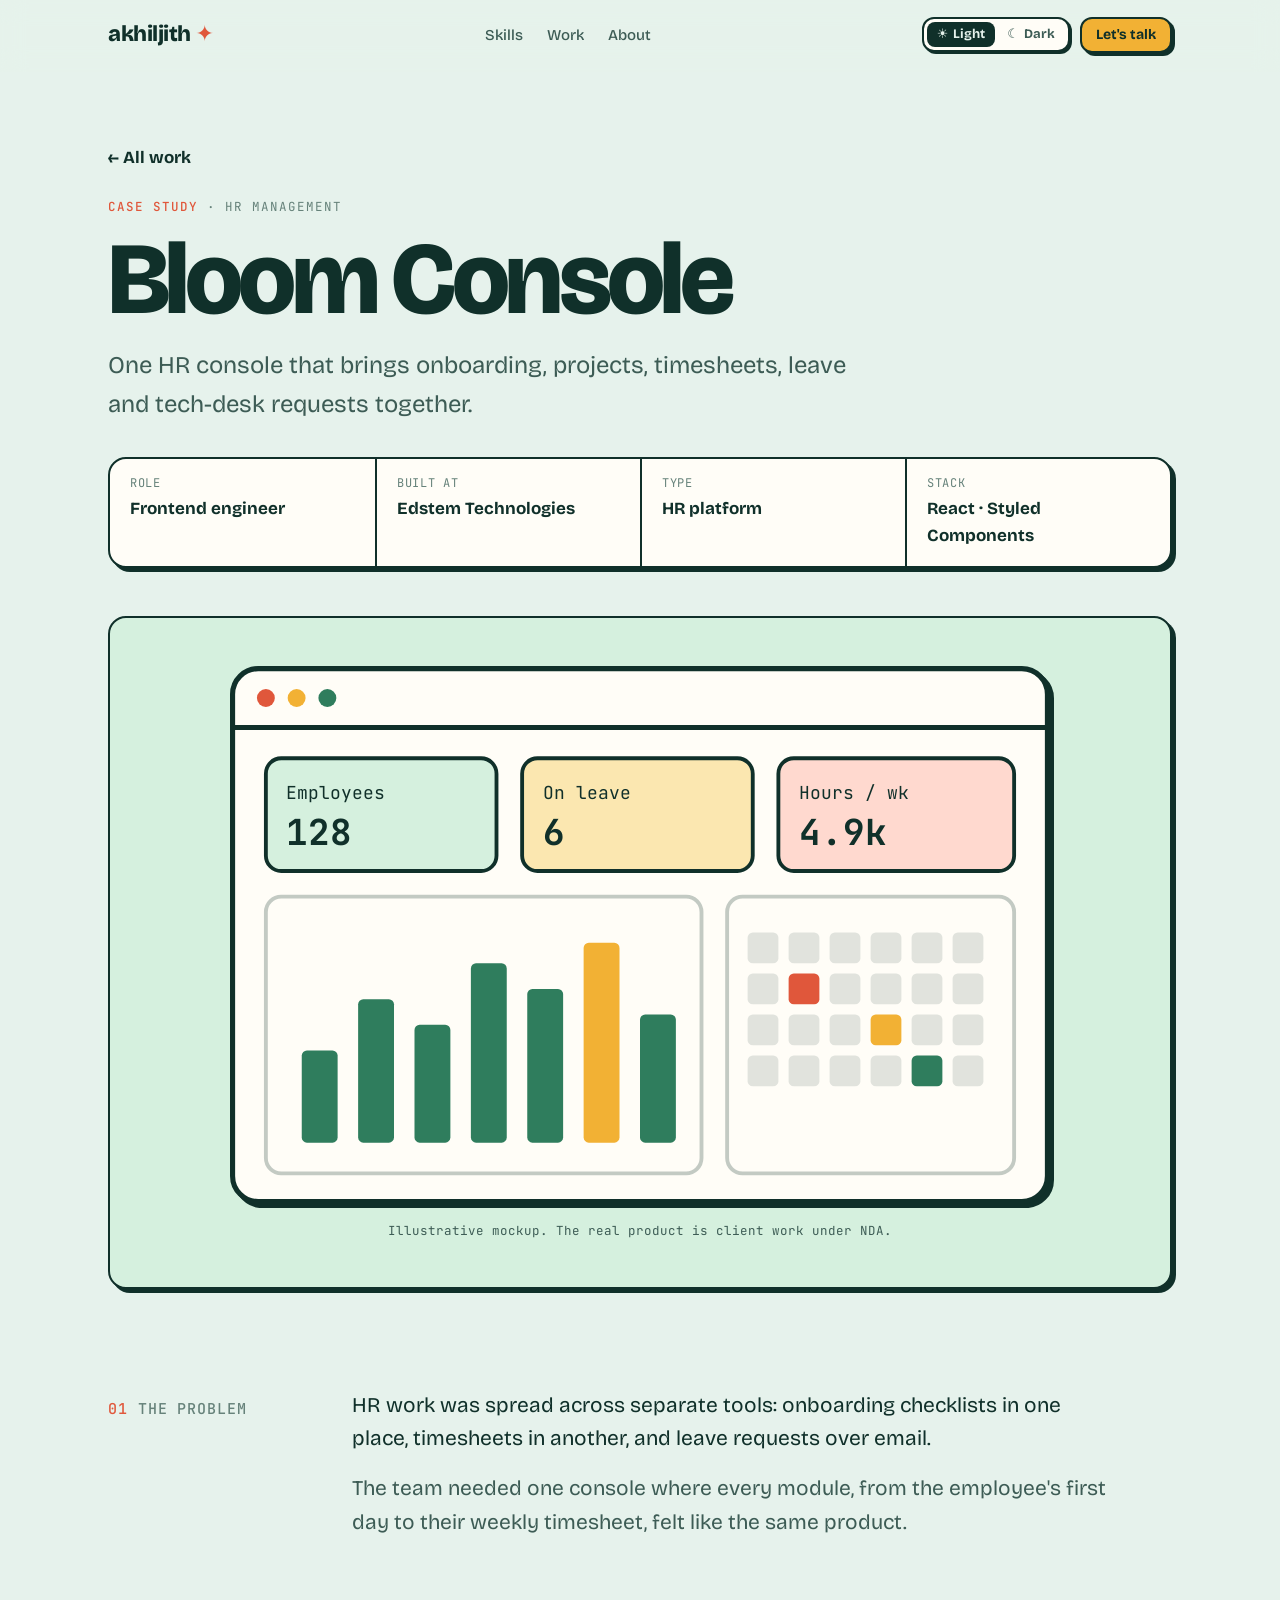
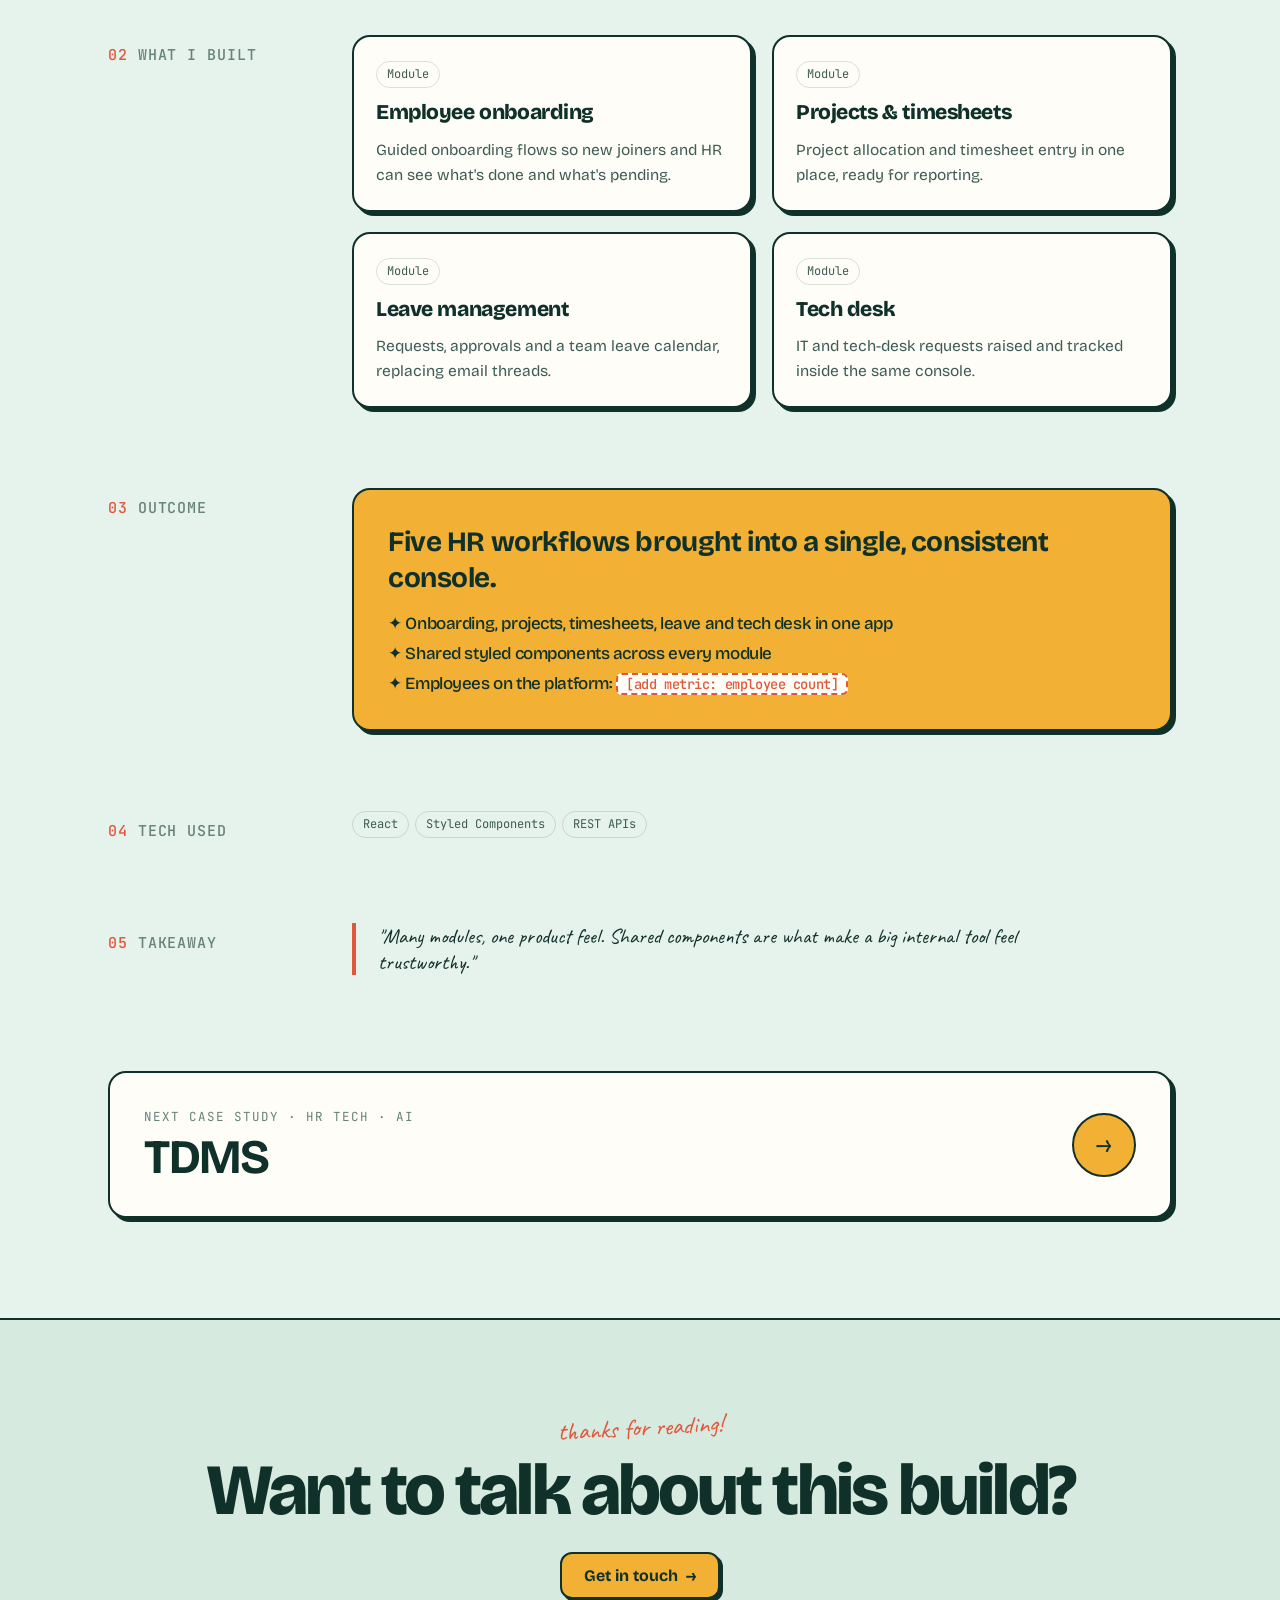
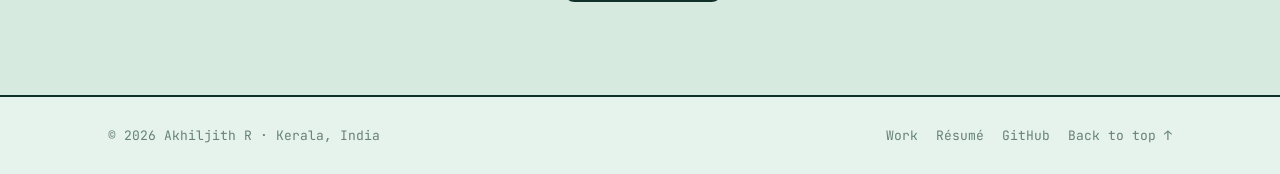
==== work/bloom-console.html @ f342575f "Rework portfolio into a skills and work showcase - Illustrated Workshop design with light/dark theme" ====
<!doctype html>
<html lang="en">
  <head>
    <meta charset="UTF-8" />
    <meta name="viewport" content="width=device-width, initial-scale=1.0" />
    <title>Bloom Console · Case study · Akhiljith R</title>
    <meta name="description" content="One HR console that brings onboarding, projects, timesheets, leave and tech-desk requests together." />
    <link
      rel="icon"
      href="data:image/svg+xml,%3Csvg xmlns='http://www.w3.org/2000/svg' viewBox='0 0 64 64'%3E%3Crect x='3' y='3' width='58' height='58' rx='14' fill='%23f2b134' stroke='%2310302a' stroke-width='5'/%3E%3Ctext x='50%25' y='70%25' text-anchor='middle' font-family='Arial' font-weight='900' font-size='36' fill='%2310302a'%3EA%3C/text%3E%3C/svg%3E"
    />
    <script>
      document.documentElement.classList.add("js");
      try { const t = localStorage.getItem("theme"); if (t) document.documentElement.dataset.theme = t; } catch {}
    </script>
    <link rel="preconnect" href="https://fonts.googleapis.com" />
    <link rel="preconnect" href="https://fonts.gstatic.com" crossorigin />
    <link
      href="https://fonts.googleapis.com/css2?family=Bricolage+Grotesque:opsz,wght@12..96,400;12..96,500;12..96,700;12..96,800&family=Caveat:wght@600&family=JetBrains+Mono:wght@400;500&display=swap"
      rel="stylesheet"
    />
    <link rel="stylesheet" href="../assets/styles.css" />
  </head>
  <body>
    <a class="skip" href="#main">Skip to content</a>

    <header class="nav" id="nav">
      <div class="wrap nav-inner">
        <a href="../index.html" class="logo">akhiljith<span> ✦</span></a>
        <ul class="nav-links">
          <li><a href="../index.html#skills">Skills</a></li>
          <li><a href="../index.html#work">Work</a></li>
          <li><a href="../index.html#about">About</a></li>
        </ul>
        <div class="nav-actions">
          <div class="seg" role="group" aria-label="Colour theme">
            <button type="button" data-theme-set="light" aria-pressed="true">☀<span class="lbl"> Light</span></button>
            <button type="button" data-theme-set="dark" aria-pressed="false">☾<span class="lbl"> Dark</span></button>
          </div>
          <a href="../index.html#contact" class="btn btn-primary">Let's talk</a>
          <button class="menu-btn" id="menuBtn" aria-label="Open menu" aria-expanded="false" aria-controls="mobileMenu">
            <svg viewBox="0 0 24 24" fill="none" stroke="currentColor" stroke-width="2.5" stroke-linecap="round"><path d="M4 7h16M4 12h16M4 17h16" /></svg>
          </button>
        </div>
      </div>
    </header>
    <nav class="mobile-menu" id="mobileMenu" aria-label="Mobile">
      <a href="../index.html#skills">Skills</a>
      <a href="../index.html#work">Work</a>
      <a href="../index.html#about">About</a>
      <a href="../index.html#contact">Let's talk →</a>
    </nav>

    <main id="main">
      <header class="cs-head">
        <div class="wrap">
          <a href="../index.html#work" class="back">← All work</a>
          <div class="kicker"><b>Case study</b> · HR management</div>
          <h1>Bloom Console</h1>
          <p class="lede">One HR console that brings onboarding, projects, timesheets, leave and tech-desk requests together.</p>
          <dl class="sticker cs-facts"><div><dt>Role</dt><dd>Frontend engineer</dd></div><div><dt>Built at</dt><dd>Edstem Technologies</dd></div><div><dt>Type</dt><dd>HR platform</dd></div><div><dt>Stack</dt><dd>React · Styled Components</dd></div></dl>
        </div>
      </header>

      <div class="wrap">
        <figure class="sticker cs-hero reveal" style="background: var(--tint-4)">
          <svg class="mock" viewBox="0 0 320 210" role="img" aria-label="Illustrative mockup of an HR dashboard with stats, chart and leave calendar" font-family="JetBrains Mono, monospace">
                  <rect x="1" y="1" width="318" height="208" rx="10" fill="var(--screen)" stroke="var(--ink)" stroke-width="2" />
                  <path d="M1 24h318" stroke="var(--ink)" stroke-width="2" />
                  <circle cx="14" cy="12.5" r="3.5" fill="var(--coral)" /><circle cx="26" cy="12.5" r="3.5" fill="var(--acc)" /><circle cx="38" cy="12.5" r="3.5" fill="var(--leaf)" />
                  <rect x="14" y="36" width="90" height="44" rx="6" fill="var(--tint-4)" stroke="var(--ink)" stroke-width="1.5" />
                  <rect x="114" y="36" width="90" height="44" rx="6" fill="var(--tint-3)" stroke="var(--ink)" stroke-width="1.5" />
                  <rect x="214" y="36" width="92" height="44" rx="6" fill="var(--tint-1)" stroke="var(--ink)" stroke-width="1.5" />
                  <text x="22" y="52" font-size="7" fill="#10302a">Employees</text><text x="22" y="70" font-size="14" font-weight="700" fill="#10302a">128</text>
                  <text x="122" y="52" font-size="7" fill="#10302a">On leave</text><text x="122" y="70" font-size="14" font-weight="700" fill="#10302a">6</text>
                  <text x="222" y="52" font-size="7" fill="#10302a">Hours / wk</text><text x="222" y="70" font-size="14" font-weight="700" fill="#10302a">4.9k</text>
                  <rect x="14" y="90" width="170" height="108" rx="6" fill="none" stroke="var(--ink)" stroke-opacity=".25" stroke-width="1.5" />
                  <g fill="var(--leaf)"><rect x="28" y="150" width="14" height="36" rx="2" /><rect x="50" y="130" width="14" height="56" rx="2" /><rect x="72" y="140" width="14" height="46" rx="2" /><rect x="94" y="116" width="14" height="70" rx="2" /><rect x="116" y="126" width="14" height="60" rx="2" /><rect x="138" y="108" width="14" height="78" rx="2" fill="var(--acc)" /><rect x="160" y="136" width="14" height="50" rx="2" /></g>
                  <rect x="194" y="90" width="112" height="108" rx="6" fill="none" stroke="var(--ink)" stroke-opacity=".25" stroke-width="1.5" />
                  <g fill="var(--ink)" opacity=".12">
                    <rect x="202" y="104" width="12" height="12" rx="2" /><rect x="218" y="104" width="12" height="12" rx="2" /><rect x="234" y="104" width="12" height="12" rx="2" /><rect x="250" y="104" width="12" height="12" rx="2" /><rect x="266" y="104" width="12" height="12" rx="2" /><rect x="282" y="104" width="12" height="12" rx="2" />
                    <rect x="202" y="120" width="12" height="12" rx="2" /><rect x="234" y="120" width="12" height="12" rx="2" /><rect x="250" y="120" width="12" height="12" rx="2" /><rect x="266" y="120" width="12" height="12" rx="2" /><rect x="282" y="120" width="12" height="12" rx="2" />
                    <rect x="202" y="136" width="12" height="12" rx="2" /><rect x="218" y="136" width="12" height="12" rx="2" /><rect x="234" y="136" width="12" height="12" rx="2" /><rect x="266" y="136" width="12" height="12" rx="2" /><rect x="282" y="136" width="12" height="12" rx="2" />
                    <rect x="202" y="152" width="12" height="12" rx="2" /><rect x="218" y="152" width="12" height="12" rx="2" /><rect x="234" y="152" width="12" height="12" rx="2" /><rect x="250" y="152" width="12" height="12" rx="2" /><rect x="282" y="152" width="12" height="12" rx="2" />
                  </g>
                  <rect x="218" y="120" width="12" height="12" rx="2" fill="var(--coral)" />
                  <rect x="250" y="136" width="12" height="12" rx="2" fill="var(--acc)" />
                  <rect x="266" y="152" width="12" height="12" rx="2" fill="var(--leaf)" />
                </svg>
          <figcaption>Illustrative mockup. The real product is client work under NDA.</figcaption>
        </figure>
      </div>

      <div class="cs-body">
        <div class="wrap">
          <section class="cs-sec reveal">
            <h2><b>01</b> The problem</h2>
            <div class="content"><p>HR work was spread across separate tools: onboarding checklists in one place, timesheets in another, and leave requests over email.</p><p>The team needed one console where every module, from the employee's first day to their weekly timesheet, felt like the same product.</p></div>
          </section>

          <section class="cs-sec reveal">
            <h2><b>02</b> What I built</h2>
            <div class="content">
              <div class="built"><article class="sticker lift"><span class="tag">Module</span><h3>Employee onboarding</h3><p>Guided onboarding flows so new joiners and HR can see what's done and what's pending.</p></article><article class="sticker lift"><span class="tag">Module</span><h3>Projects &amp; timesheets</h3><p>Project allocation and timesheet entry in one place, ready for reporting.</p></article><article class="sticker lift"><span class="tag">Module</span><h3>Leave management</h3><p>Requests, approvals and a team leave calendar, replacing email threads.</p></article><article class="sticker lift"><span class="tag">Module</span><h3>Tech desk</h3><p>IT and tech-desk requests raised and tracked inside the same console.</p></article></div>
              
            </div>
          </section>

          <section class="cs-sec reveal">
            <h2><b>03</b> Outcome</h2>
            <div class="content">
              <div class="sticker outcome">
                Five HR workflows brought into a single, consistent console.
                <ul><li>Onboarding, projects, timesheets, leave and tech desk in one app</li><li>Shared styled components across every module</li><li>Employees on the platform: <span class="metric">[add metric: employee count]</span></li></ul>
              </div>
            </div>
          </section>

          <section class="cs-sec reveal">
            <h2><b>04</b> Tech used</h2>
            <div class="content"><div class="tags"><span class="tag">React</span><span class="tag">Styled Components</span><span class="tag">REST APIs</span></div></div>
          </section>

          <section class="cs-sec reveal">
            <h2><b>05</b> Takeaway</h2>
            <div class="content"><p class="takeaway">"Many modules, one product feel. Shared components are what make a big internal tool feel trustworthy."</p></div>
          </section>

          <a href="tdms.html" class="sticker next reveal">
            <span><span class="kicker">Next case study · HR tech · AI</span><b>TDMS</b></span>
            <span class="go" aria-hidden="true">→</span>
          </a>
        </div>
      </div>

      <section class="cta-band">
        <span class="hand">thanks for reading!</span>
        <h2>Want to talk about this build?</h2>
        <a href="../index.html#contact" class="btn btn-primary">Get in touch <span class="arr">→</span></a>
      </section>
    </main>

    <footer>
      <div class="wrap">
        <span>© 2026 Akhiljith R · Kerala, India</span>
        <nav aria-label="Footer">
          <a href="../index.html#work">Work</a>
          <a href="../Akhiljith_R_Resume.pdf" download>Résumé</a>
          <a href="https://github.com/Akhiljith1111" target="_blank" rel="noopener">GitHub</a>
          <a href="#main">Back to top ↑</a>
        </nav>
      </div>
    </footer>

    <script src="../assets/main.js"></script>
  </body>
</html>
---- assets/styles.css ----
/* ── Tokens ── */
:root {
  --bg: #e6f2ec;
  --bg-2: #d6eadf;
  --card: #fffdf7;
  --ink: #10302a;
  --ink-2: #3d5c55;
  --ink-3: #66827a;
  --soft: rgba(16, 48, 42, 0.14);
  --acc: #f2b134;
  --on-acc: #10302a;
  --coral: #e0573b;
  --leaf: #2f7d5d;
  --shadow: #10302a;
  --screen: #fffdf7;
  --code: #10302a;
  --skin: #c98a5e;
  --shirt: #f3ead6;
  --tint-1: #ffd9cf;
  --tint-2: #cfe3ff;
  --tint-3: #fbe7b0;
  --tint-4: #d5f0de;
  --day: 1;
  --night: 0;

  --sans: "Bricolage Grotesque", system-ui, -apple-system, sans-serif;
  --hand: "Caveat", cursive;
  --mono: "JetBrains Mono", ui-monospace, monospace;
  --gutter: clamp(16px, 4vw, 48px);
  --max: 1160px;
  color-scheme: light;
}
@media (prefers-color-scheme: dark) {
  :root:not([data-theme="light"]) {
    --bg: #0e1916;
    --bg-2: #13211d;
    --card: #16251f;
    --ink: #e6f2ec;
    --ink-2: #a3bbb3;
    --ink-3: #6f8a82;
    --soft: rgba(230, 242, 236, 0.14);
    --coral: #ff7a5c;
    --leaf: #4fbf8b;
    --shadow: #f2b134;
    --screen: #0a1310;
    --code: #c6ff3d;
    --tint-1: #3a2620;
    --tint-2: #1d2c44;
    --tint-3: #3a3016;
    --tint-4: #173326;
    --day: 0;
    --night: 1;
    color-scheme: dark;
  }
}
:root[data-theme="dark"] {
  --bg: #0e1916;
  --bg-2: #13211d;
  --card: #16251f;
  --ink: #e6f2ec;
  --ink-2: #a3bbb3;
  --ink-3: #6f8a82;
  --soft: rgba(230, 242, 236, 0.14);
  --coral: #ff7a5c;
  --leaf: #4fbf8b;
  --shadow: #f2b134;
  --screen: #0a1310;
  --code: #c6ff3d;
  --tint-1: #3a2620;
  --tint-2: #1d2c44;
  --tint-3: #3a3016;
  --tint-4: #173326;
  --day: 0;
  --night: 1;
  color-scheme: dark;
}

/* ── Base ── */
*,
*::before,
*::after {
  box-sizing: border-box;
  margin: 0;
  padding: 0;
}
html {
  scroll-behavior: smooth;
  scroll-padding-top: 84px;
}
body {
  background: var(--bg);
  color: var(--ink);
  font-family: var(--sans);
  font-size: 17px;
  line-height: 1.6;
  -webkit-font-smoothing: antialiased;
  overflow-x: hidden;
  transition: background-color 0.35s, color 0.35s;
}
a {
  color: inherit;
}
img,
svg {
  display: block;
  max-width: 100%;
}
::selection {
  background: var(--acc);
  color: var(--on-acc);
}
:focus-visible {
  outline: 2.5px solid var(--coral);
  outline-offset: 3px;
  border-radius: 6px;
}
.wrap {
  max-width: var(--max);
  margin: 0 auto;
  padding: 0 var(--gutter);
}
.skip {
  position: absolute;
  left: -999px;
  top: 8px;
  background: var(--acc);
  color: var(--on-acc);
  padding: 8px 14px;
  border-radius: 8px;
  z-index: 100;
}
.skip:focus {
  left: 8px;
}
.hand {
  font-family: var(--hand);
  color: var(--coral);
  font-size: 1.5em;
  line-height: 1;
  display: inline-block;
  transform: rotate(-3deg);
}
.kicker {
  font-family: var(--mono);
  font-size: 12.5px;
  letter-spacing: 0.08em;
  text-transform: uppercase;
  color: var(--ink-3);
}
.kicker b {
  color: var(--coral);
  font-weight: 500;
}
mark {
  background: var(--acc);
  color: var(--on-acc);
  padding: 0 0.12em;
  border-radius: 0.12em;
  box-decoration-break: clone;
  -webkit-box-decoration-break: clone;
}

/* ── Sticker card ── */
.sticker {
  background: var(--card);
  border: 2px solid var(--ink);
  border-radius: 18px;
  box-shadow: 4px 4px 0 var(--shadow);
  transition: transform 0.25s cubic-bezier(0.2, 0.7, 0.1, 1), box-shadow 0.25s, background-color 0.35s, border-color 0.35s;
}
a.sticker {
  text-decoration: none;
  display: block;
}
a.sticker:hover,
.sticker.lift:hover {
  transform: translate(-3px, -3px) rotate(-0.4deg);
  box-shadow: 7px 7px 0 var(--shadow);
}

/* ── Buttons ── */
.btn {
  display: inline-flex;
  align-items: center;
  gap: 8px;
  padding: 12px 22px;
  border-radius: 12px;
  font: 700 16px/1.2 var(--sans);
  text-decoration: none;
  border: 2px solid var(--ink);
  cursor: pointer;
  transition: transform 0.2s, box-shadow 0.2s, background-color 0.2s;
}
.btn-primary {
  background: var(--acc);
  color: var(--on-acc);
  box-shadow: 3px 3px 0 var(--shadow);
}
.btn-primary:hover {
  transform: translate(-2px, -2px);
  box-shadow: 5px 5px 0 var(--shadow);
}
.btn-ghost {
  background: transparent;
  color: var(--ink);
}
.btn-ghost:hover {
  background: var(--card);
}
.btn .arr {
  transition: transform 0.2s;
}
.btn:hover .arr {
  transform: translateX(3px);
}
.tag {
  display: inline-block;
  font-family: var(--mono);
  font-size: 12px;
  padding: 3px 10px;
  border-radius: 999px;
  border: 1.5px solid var(--soft);
  color: var(--ink-2);
  white-space: nowrap;
}
.tags {
  display: flex;
  flex-wrap: wrap;
  gap: 6px;
}

/* ── Nav ── */
.nav {
  position: sticky;
  top: 0;
  z-index: 50;
  background: color-mix(in srgb, var(--bg) 85%, transparent);
  backdrop-filter: blur(12px);
  -webkit-backdrop-filter: blur(12px);
  border-bottom: 2px solid transparent;
  transition: border-color 0.3s, background-color 0.35s;
}
.nav.scrolled {
  border-bottom-color: var(--soft);
}
.nav-inner {
  height: 70px;
  display: flex;
  align-items: center;
  justify-content: space-between;
  gap: 16px;
}
.logo {
  font-weight: 800;
  font-size: 22px;
  text-decoration: none;
  letter-spacing: -0.02em;
}
.logo span {
  color: var(--coral);
}
.nav-links {
  display: flex;
  gap: 24px;
  list-style: none;
  font-size: 15px;
  font-weight: 500;
}
.nav-links a {
  text-decoration: none;
  color: var(--ink-2);
  position: relative;
  transition: color 0.2s;
}
.nav-links a:hover,
.nav-links a.active {
  color: var(--ink);
}
.nav-links a.active::after {
  content: "";
  position: absolute;
  left: -2px;
  right: -2px;
  bottom: -5px;
  height: 6px;
  background: var(--acc);
  border-radius: 3px;
  z-index: -1;
}
.nav-actions {
  display: flex;
  align-items: center;
  gap: 10px;
}
.nav-actions .btn {
  padding: 8px 14px;
  font-size: 14px;
}
.seg {
  display: inline-flex;
  padding: 3px;
  gap: 2px;
  border: 2px solid var(--ink);
  border-radius: 12px;
  background: var(--card);
  box-shadow: 2px 2px 0 var(--shadow);
}
.seg button {
  font: 700 13px/1 var(--sans);
  border: 0;
  border-radius: 8px;
  padding: 6px 10px;
  background: transparent;
  color: var(--ink-2);
  cursor: pointer;
  display: flex;
  gap: 5px;
  align-items: center;
  transition: background-color 0.2s, color 0.2s;
}
.seg button[aria-pressed="true"] {
  background: var(--ink);
  color: var(--bg);
}
.seg button:hover:not([aria-pressed="true"]) {
  color: var(--ink);
}
.menu-btn {
  display: none;
  width: 42px;
  height: 42px;
  border: 2px solid var(--ink);
  border-radius: 12px;
  background: var(--card);
  color: var(--ink);
  place-items: center;
  cursor: pointer;
}
.menu-btn svg {
  width: 20px;
  height: 20px;
}
.mobile-menu {
  display: none;
}

/* ── Sections ── */
.sec {
  padding: clamp(72px, 10vw, 128px) 0;
}
.sec-head {
  max-width: 720px;
  margin-bottom: clamp(36px, 5vw, 56px);
}
.sec-head h2 {
  font-size: clamp(36px, 5vw, 60px);
  line-height: 1.02;
  letter-spacing: -0.03em;
  font-weight: 800;
  margin-top: 12px;
}
.sec-head p {
  color: var(--ink-2);
  font-size: clamp(17px, 1.5vw, 19px);
  margin-top: 14px;
}
.sec-alt {
  background: var(--bg-2);
  border-block: 2px solid var(--soft);
}

/* ── Hero ── */
.hero {
  padding: clamp(40px, 7vw, 88px) 0 clamp(48px, 7vw, 88px);
}
.hero-grid {
  display: grid;
  grid-template-columns: 1.1fr 1fr;
  gap: clamp(24px, 4vw, 64px);
  align-items: center;
}
.avail {
  display: inline-flex;
  align-items: center;
  gap: 10px;
  font: 500 13px var(--mono);
  padding: 6px 14px 6px 10px;
  border: 2px solid var(--ink);
  border-radius: 999px;
  background: var(--card);
}
.pulse {
  width: 9px;
  height: 9px;
  border-radius: 50%;
  background: var(--leaf);
  animation: pulse 2s infinite;
}
@keyframes pulse {
  0% {
    box-shadow: 0 0 0 0 color-mix(in srgb, var(--leaf) 60%, transparent);
  }
  70%,
  100% {
    box-shadow: 0 0 0 9px transparent;
  }
}
.hero .hand {
  font-size: 30px;
  margin: 22px 0 6px;
}
.hero h1 {
  font-size: clamp(44px, 6.6vw, 86px);
  line-height: 0.98;
  letter-spacing: -0.04em;
  font-weight: 800;
}
.hero-lede {
  font-size: clamp(18px, 1.7vw, 21px);
  color: var(--ink-2);
  margin-top: 22px;
  max-width: 540px;
}
.hero-cta {
  display: flex;
  flex-wrap: wrap;
  gap: 12px;
  margin-top: 30px;
}
.hero-art svg {
  width: 100%;
  height: auto;
  overflow: visible;
}
.hero-art .float {
  animation: float 6s ease-in-out infinite;
  transform-box: fill-box;
}
@keyframes float {
  50% {
    transform: translateY(-6px);
  }
}

/* Day / night layers in illustrations */
.day {
  opacity: var(--day);
  transition: opacity 0.6s;
}
.night {
  opacity: var(--night);
  transition: opacity 0.6s;
}

/* ── Trust strip ── */
.trust {
  border-block: 2px solid var(--ink);
  background: var(--acc);
  color: var(--on-acc);
  overflow: hidden;
}
.trust-line {
  padding: 18px var(--gutter);
  text-align: center;
  font-weight: 500;
  font-size: 16px;
  border-bottom: 2px solid var(--ink);
}
.trust-line b {
  font-weight: 800;
}
.marquee {
  padding: 14px 0;
  -webkit-mask-image: linear-gradient(90deg, transparent, #000 8%, #000 92%, transparent);
  mask-image: linear-gradient(90deg, transparent, #000 8%, #000 92%, transparent);
}
.marquee-track {
  display: flex;
  width: max-content;
  animation: scroll 45s linear infinite;
}
.marquee:hover .marquee-track {
  animation-play-state: paused;
}
.marquee-track span {
  font-weight: 800;
  font-size: clamp(20px, 2.4vw, 28px);
  padding: 0 20px;
  white-space: nowrap;
  display: flex;
  align-items: center;
  gap: 40px;
  letter-spacing: -0.02em;
}
.marquee-track span::after {
  content: "✦";
  font-size: 0.6em;
}
@keyframes scroll {
  to {
    transform: translateX(-50%);
  }
}

/* ── Services ── */
.services {
  display: grid;
  grid-template-columns: repeat(3, 1fr);
  gap: 22px;
}
.service {
  padding: 26px;
}
.service svg {
  width: 64px;
  height: 64px;
  margin-bottom: 18px;
}
.service h3 {
  font-size: 22px;
  line-height: 1.15;
  letter-spacing: -0.02em;
  font-weight: 800;
}
.service p {
  color: var(--ink-2);
  font-size: 15.5px;
  margin: 8px 0 16px;
}

/* ── Work ── */
a.featured {
  display: grid;
  grid-template-columns: 1.25fr 1fr;
  overflow: hidden;
  margin-bottom: 26px;
}
.featured .mock-wrap {
  background: var(--tint-2);
  border-right: 2px solid var(--ink);
  padding: clamp(18px, 3vw, 36px);
  display: grid;
  place-items: center;
}
.featured .info {
  padding: clamp(22px, 3vw, 40px);
  display: flex;
  flex-direction: column;
  gap: 14px;
}
.featured h3 {
  font-size: clamp(34px, 4vw, 52px);
  line-height: 1;
  letter-spacing: -0.03em;
  font-weight: 800;
}
.impact {
  background: var(--acc);
  color: var(--on-acc);
  border: 2px solid var(--ink);
  border-radius: 12px;
  padding: 12px 14px;
  font-size: 15px;
  font-weight: 500;
}
.read {
  margin-top: auto;
  font-weight: 700;
  display: inline-flex;
  gap: 6px;
}
.work-grid {
  display: grid;
  grid-template-columns: repeat(2, 1fr);
  gap: 26px;
}
.work-card {
  overflow: hidden;
}
.work-card .mock-wrap {
  padding: 22px 22px 0;
  border-bottom: 2px solid var(--ink);
  height: 220px;
  overflow: hidden;
}
.work-card:nth-child(1) .mock-wrap {
  background: var(--tint-1);
}
.work-card:nth-child(2) .mock-wrap {
  background: var(--tint-4);
}
.work-card:nth-child(3) .mock-wrap {
  background: var(--tint-3);
}
.work-card:nth-child(4) .mock-wrap {
  background: var(--tint-2);
}
.work-card .info {
  padding: 22px;
  display: grid;
  gap: 10px;
}
.work-card h3 {
  font-size: 26px;
  line-height: 1.1;
  letter-spacing: -0.02em;
  font-weight: 800;
}
.work-card p,
.featured p {
  color: var(--ink-2);
  font-size: 15.5px;
}
.mock {
  width: 100%;
  height: auto;
  filter: drop-shadow(4px 4px 0 var(--shadow));
}

/* ── About ── */
.about-grid {
  display: grid;
  grid-template-columns: 1.4fr 1fr;
  gap: clamp(28px, 5vw, 64px);
  align-items: start;
}
.about-text p {
  color: var(--ink-2);
  font-size: clamp(17px, 1.5vw, 19px);
  margin-bottom: 16px;
}
.about-text p:first-child {
  color: var(--ink);
  font-size: clamp(21px, 2vw, 25px);
  line-height: 1.4;
  letter-spacing: -0.01em;
}
.about-text strong {
  color: var(--ink);
}
.stats {
  display: grid;
  grid-template-columns: repeat(3, 1fr);
  gap: 14px;
  margin: 28px 0;
}
.stat {
  padding: 16px;
  text-align: center;
}
.stat-num {
  font-size: clamp(36px, 4vw, 48px);
  font-weight: 800;
  line-height: 1;
  letter-spacing: -0.03em;
}
.stat-num sup {
  color: var(--coral);
  font-size: 0.5em;
}
.stat-label {
  font-size: 13px;
  color: var(--ink-3);
  margin-top: 6px;
}
.facts {
  padding: 6px 22px;
}
.facts .row {
  display: flex;
  justify-content: space-between;
  gap: 16px;
  padding: 13px 0;
  font-size: 15px;
}
.facts .row + .row {
  border-top: 2px dashed var(--soft);
}
.facts dt {
  font: 12.5px var(--mono);
  color: var(--ink-3);
  padding-top: 3px;
}
.facts dd {
  text-align: right;
  font-weight: 500;
  overflow-wrap: anywhere;
}
.certs {
  margin-top: 22px;
}
.certs h3 {
  margin-bottom: 12px;
}
.cert {
  display: flex;
  align-items: center;
  gap: 12px;
  padding: 10px 0;
  font-size: 15px;
}
.cert + .cert {
  border-top: 2px dashed var(--soft);
}
.cert-badge {
  flex: none;
  width: 34px;
  height: 34px;
  border-radius: 10px;
  background: var(--tint-3);
  border: 2px solid var(--ink);
  display: grid;
  place-items: center;
  font-size: 15px;
}
.cert small {
  display: block;
  color: var(--ink-3);
  font: 12px var(--mono);
}
.about-art {
  margin-top: 22px;
  padding: 18px;
  background: var(--tint-4);
}

/* ── Contact ── */
.contact-grid {
  display: grid;
  grid-template-columns: 1.3fr 1fr;
  gap: clamp(24px, 4vw, 56px);
  align-items: start;
}
.form {
  padding: clamp(22px, 3vw, 34px);
  display: grid;
  grid-template-columns: 1fr 1fr;
  gap: 16px;
}
.field {
  display: grid;
  gap: 6px;
}
.field.full {
  grid-column: 1 / -1;
}
.field label {
  font: 500 13px var(--mono);
  color: var(--ink-2);
}
.field input,
.field select,
.field textarea {
  font: 16px var(--sans);
  color: var(--ink);
  background: var(--bg);
  border: 2px solid var(--ink);
  border-radius: 10px;
  padding: 11px 13px;
  width: 100%;
  transition: box-shadow 0.2s;
}
.field textarea {
  min-height: 130px;
  resize: vertical;
}
.field input:focus,
.field select:focus,
.field textarea:focus {
  outline: none;
  box-shadow: 3px 3px 0 var(--coral);
}
.form .btn {
  justify-self: start;
}
.form-status {
  grid-column: 1 / -1;
  font-size: 15px;
  min-height: 1.4em;
}
.form-status.ok {
  color: var(--leaf);
}
.form-status.err {
  color: var(--coral);
}
.direct {
  display: grid;
  gap: 14px;
}
.direct a.sticker {
  padding: 18px 20px;
  display: flex;
  justify-content: space-between;
  align-items: center;
  gap: 12px;
  font-weight: 700;
}
.direct a.sticker small {
  display: block;
  font: 12px var(--mono);
  color: var(--ink-3);
  font-weight: 400;
}
.direct .hand {
  font-size: 28px;
  margin-top: 10px;
}

/* ── Footer ── */
footer {
  border-top: 2px solid var(--ink);
  padding: 30px 0;
  font: 13px var(--mono);
  color: var(--ink-3);
}
footer .wrap {
  display: flex;
  justify-content: space-between;
  align-items: center;
  flex-wrap: wrap;
  gap: 12px;
}
footer a {
  text-decoration: none;
}
footer a:hover {
  color: var(--ink);
}
footer nav {
  display: flex;
  gap: 18px;
  flex-wrap: wrap;
}

/* ── Case study ── */
.cs-head {
  padding: clamp(32px, 6vw, 72px) 0 clamp(28px, 4vw, 48px);
}
.back {
  font-weight: 700;
  text-decoration: none;
  display: inline-flex;
  gap: 6px;
  margin-bottom: 26px;
}
.back:hover {
  color: var(--coral);
}
.cs-head h1 {
  font-size: clamp(46px, 8vw, 104px);
  line-height: 0.95;
  letter-spacing: -0.045em;
  font-weight: 800;
  margin: 14px 0 18px;
}
.cs-head .lede {
  font-size: clamp(19px, 1.9vw, 24px);
  color: var(--ink-2);
  max-width: 760px;
}
.cs-facts {
  display: grid;
  grid-template-columns: repeat(4, 1fr);
  margin-top: 34px;
  overflow: hidden;
}
.cs-facts div {
  padding: 16px 20px;
}
.cs-facts div + div {
  border-left: 2px solid var(--ink);
}
.cs-facts dt {
  font: 12px var(--mono);
  color: var(--ink-3);
  text-transform: uppercase;
  letter-spacing: 0.06em;
}
.cs-facts dd {
  font-weight: 700;
  margin-top: 4px;
}
.cs-hero {
  padding: clamp(20px, 4vw, 48px);
  background: var(--tint-2);
}
.cs-hero .mock {
  max-width: 820px;
  margin: 0 auto;
}
.cs-hero figcaption {
  font: 12.5px var(--mono);
  color: var(--ink-2);
  margin-top: 18px;
  text-align: center;
}
.cs-body {
  padding: clamp(56px, 8vw, 100px) 0 0;
}
.cs-sec {
  display: grid;
  grid-template-columns: 220px 1fr;
  gap: 24px;
  margin-bottom: clamp(48px, 7vw, 80px);
}
.cs-sec > h2 {
  font-size: 15px;
  font-family: var(--mono);
  font-weight: 500;
  letter-spacing: 0.06em;
  text-transform: uppercase;
  color: var(--ink-3);
  padding-top: 8px;
}
.cs-sec > h2 b {
  color: var(--coral);
  font-weight: 500;
}
.cs-sec .content > p {
  font-size: clamp(18px, 1.7vw, 21px);
  color: var(--ink-2);
  max-width: 760px;
  margin-bottom: 16px;
}
.cs-sec .content > p:first-child {
  color: var(--ink);
}
.built {
  display: grid;
  grid-template-columns: repeat(2, 1fr);
  gap: 20px;
}
.built .sticker {
  padding: 22px;
}
.built h3 {
  font-size: 21px;
  font-weight: 800;
  letter-spacing: -0.02em;
  margin: 8px 0 8px;
}
.built p {
  color: var(--ink-2);
  font-size: 15.5px;
}
.diagram {
  margin-top: 22px;
  padding: 22px;
}
.outcome {
  background: var(--acc);
  color: var(--on-acc);
  padding: clamp(22px, 3vw, 34px);
  font-size: clamp(20px, 2.2vw, 28px);
  font-weight: 700;
  line-height: 1.3;
  letter-spacing: -0.015em;
}
.outcome ul {
  list-style: none;
  margin-top: 16px;
  display: grid;
  gap: 8px;
  font-size: 17px;
  font-weight: 500;
}
.outcome li::before {
  content: "✦ ";
}
.metric {
  display: inline-block;
  font: 500 0.8em var(--mono);
  border: 2px dashed var(--coral);
  color: var(--coral);
  padding: 0 8px;
  border-radius: 6px;
  background: var(--card);
}
.takeaway {
  font-family: var(--hand);
  font-size: clamp(26px, 3vw, 34px);
  line-height: 1.25;
  color: var(--ink);
  padding-left: 22px;
  border-left: 4px solid var(--coral);
  max-width: 760px;
}
a.next {
  display: grid;
  grid-template-columns: 1fr auto;
  align-items: center;
  gap: 20px;
  padding: clamp(22px, 3vw, 34px);
  margin-bottom: clamp(56px, 8vw, 100px);
}
.next .kicker {
  display: block;
  margin-bottom: 6px;
}
.next b {
  font-size: clamp(28px, 4vw, 48px);
  letter-spacing: -0.03em;
  line-height: 1;
}
.next .go {
  width: 64px;
  height: 64px;
  border-radius: 50%;
  background: var(--acc);
  color: var(--on-acc);
  border: 2px solid var(--ink);
  display: grid;
  place-items: center;
  font-size: 26px;
  transition: transform 0.25s;
}
.next:hover .go {
  transform: rotate(-45deg);
}
.cta-band {
  text-align: center;
  padding: clamp(56px, 8vw, 96px) var(--gutter);
  border-top: 2px solid var(--ink);
  background: var(--bg-2);
}
.cta-band h2 {
  font-size: clamp(38px, 6vw, 72px);
  line-height: 1;
  letter-spacing: -0.04em;
  font-weight: 800;
  margin: 10px 0 26px;
}

/* ── Reveal ── */
.js .reveal {
  opacity: 0;
  transform: translateY(26px);
  transition: opacity 0.8s ease, transform 0.8s cubic-bezier(0.2, 0.7, 0.1, 1);
}
.js .reveal.in {
  opacity: 1;
  transform: none;
}

/* ── Responsive ── */
@media (max-width: 1000px) {
  .nav-links {
    display: none;
  }
  .menu-btn {
    display: grid;
  }
  .mobile-menu {
    position: fixed;
    inset: 70px 0 auto 0;
    z-index: 49;
    background: var(--bg);
    border-bottom: 2px solid var(--ink);
    padding: 8px var(--gutter) 22px;
    display: flex;
    flex-direction: column;
    transform: translateY(-110%);
    visibility: hidden;
    transition: transform 0.35s cubic-bezier(0.2, 0.7, 0.1, 1), visibility 0.35s;
  }
  .mobile-menu.open {
    transform: none;
    visibility: visible;
  }
  .mobile-menu a {
    font-size: 30px;
    font-weight: 800;
    letter-spacing: -0.02em;
    text-decoration: none;
    padding: 10px 0;
    border-bottom: 2px dashed var(--soft);
  }
  .services {
    grid-template-columns: repeat(2, 1fr);
  }
}
@media (max-width: 860px) {
  .hero-grid,
  a.featured,
  .about-grid,
  .contact-grid {
    grid-template-columns: 1fr;
  }
  .hero-art {
    order: -1;
    max-width: 460px;
  }
  .featured .mock-wrap {
    border-right: 0;
    border-bottom: 2px solid var(--ink);
  }
  .cs-sec {
    grid-template-columns: 1fr;
    gap: 12px;
  }
  .cs-facts {
    grid-template-columns: repeat(2, 1fr);
  }
  .cs-facts div:nth-child(3) {
    border-left: 0;
  }
  .cs-facts div:nth-child(n + 3) {
    border-top: 2px solid var(--ink);
  }
}
@media (max-width: 640px) {
  body {
    font-size: 16px;
  }
  .seg .lbl {
    display: none;
  }
  .nav-actions .btn {
    display: none;
  }
  .services,
  .work-grid,
  .built,
  .form {
    grid-template-columns: 1fr;
  }
  .work-card .mock-wrap {
    height: auto;
    padding-bottom: 18px;
  }
  .stats {
    gap: 8px;
  }
  .stat {
    padding: 12px 6px;
  }
}
@media (prefers-reduced-motion: reduce) {
  *,
  *::before,
  *::after {
    animation: none !important;
    transition: none !important;
  }
  html {
    scroll-behavior: auto;
  }
  .js .reveal {
    opacity: 1;
    transform: none;
  }
}
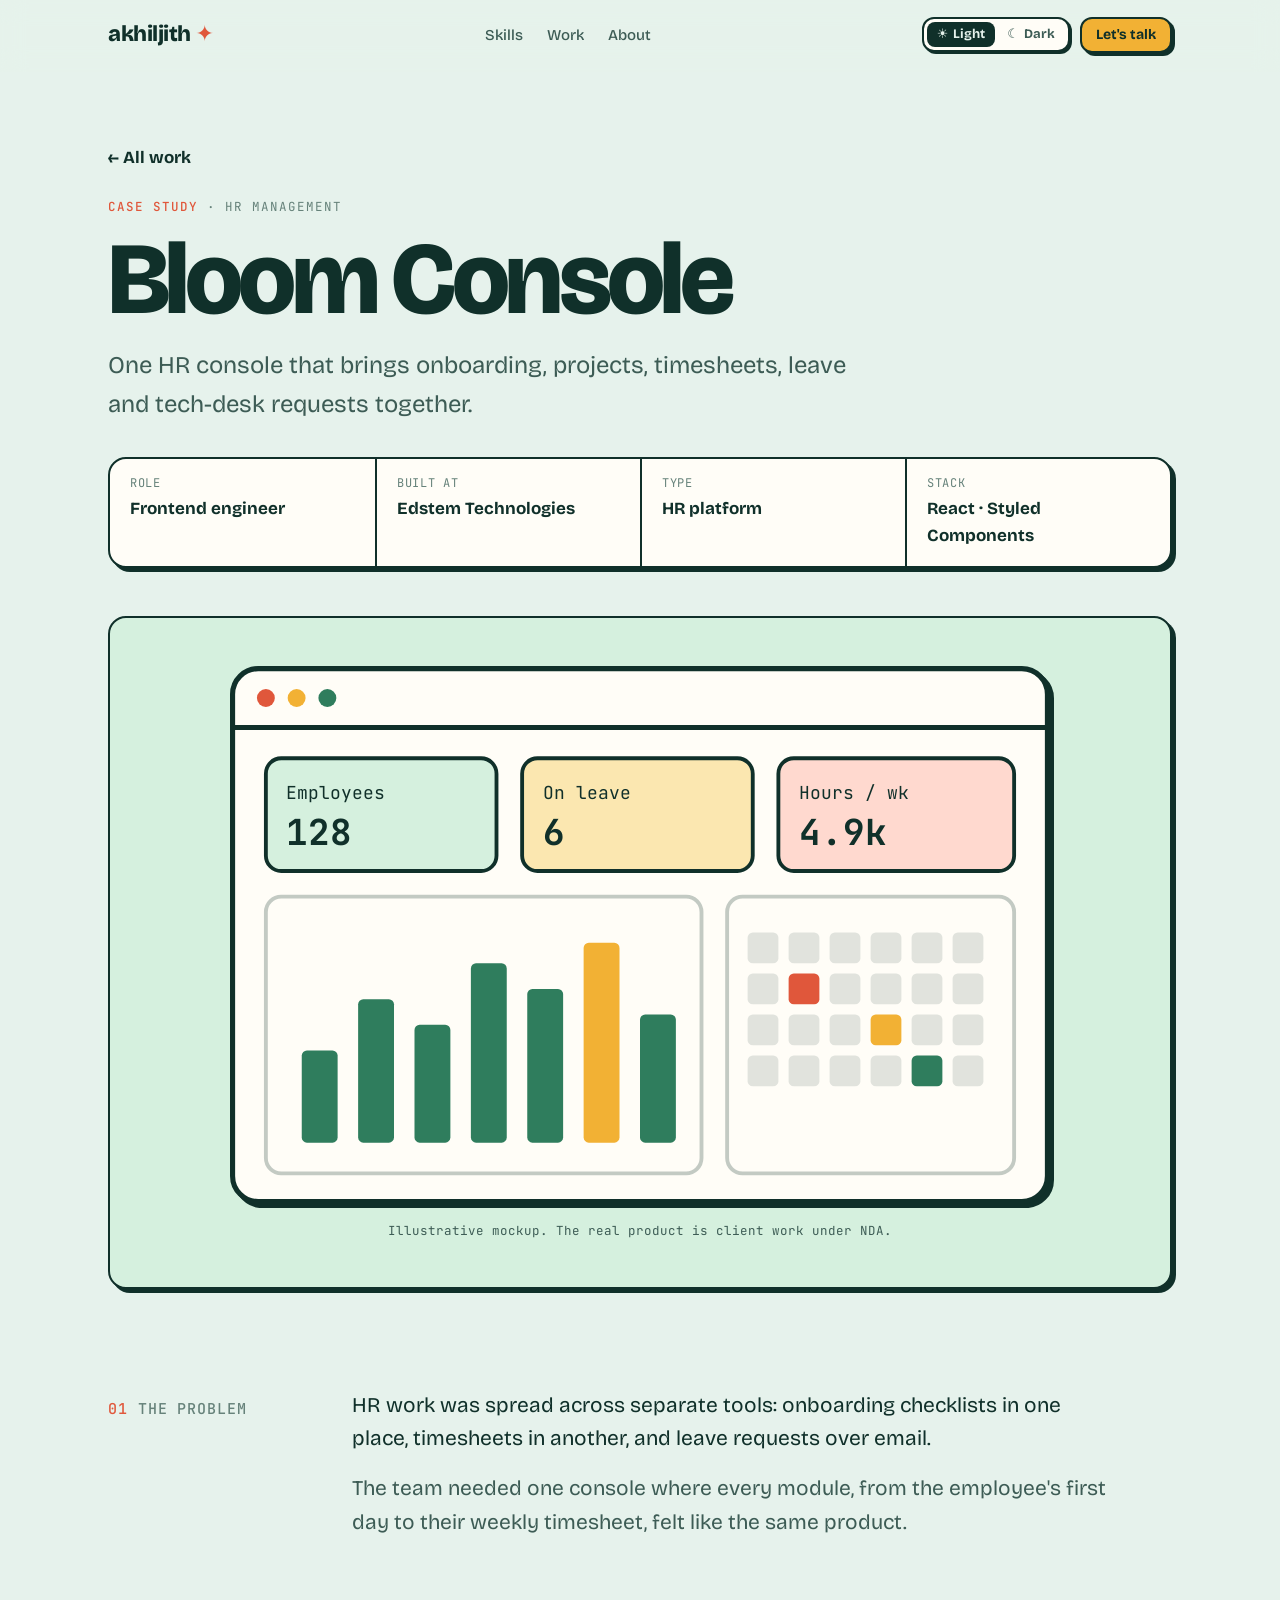
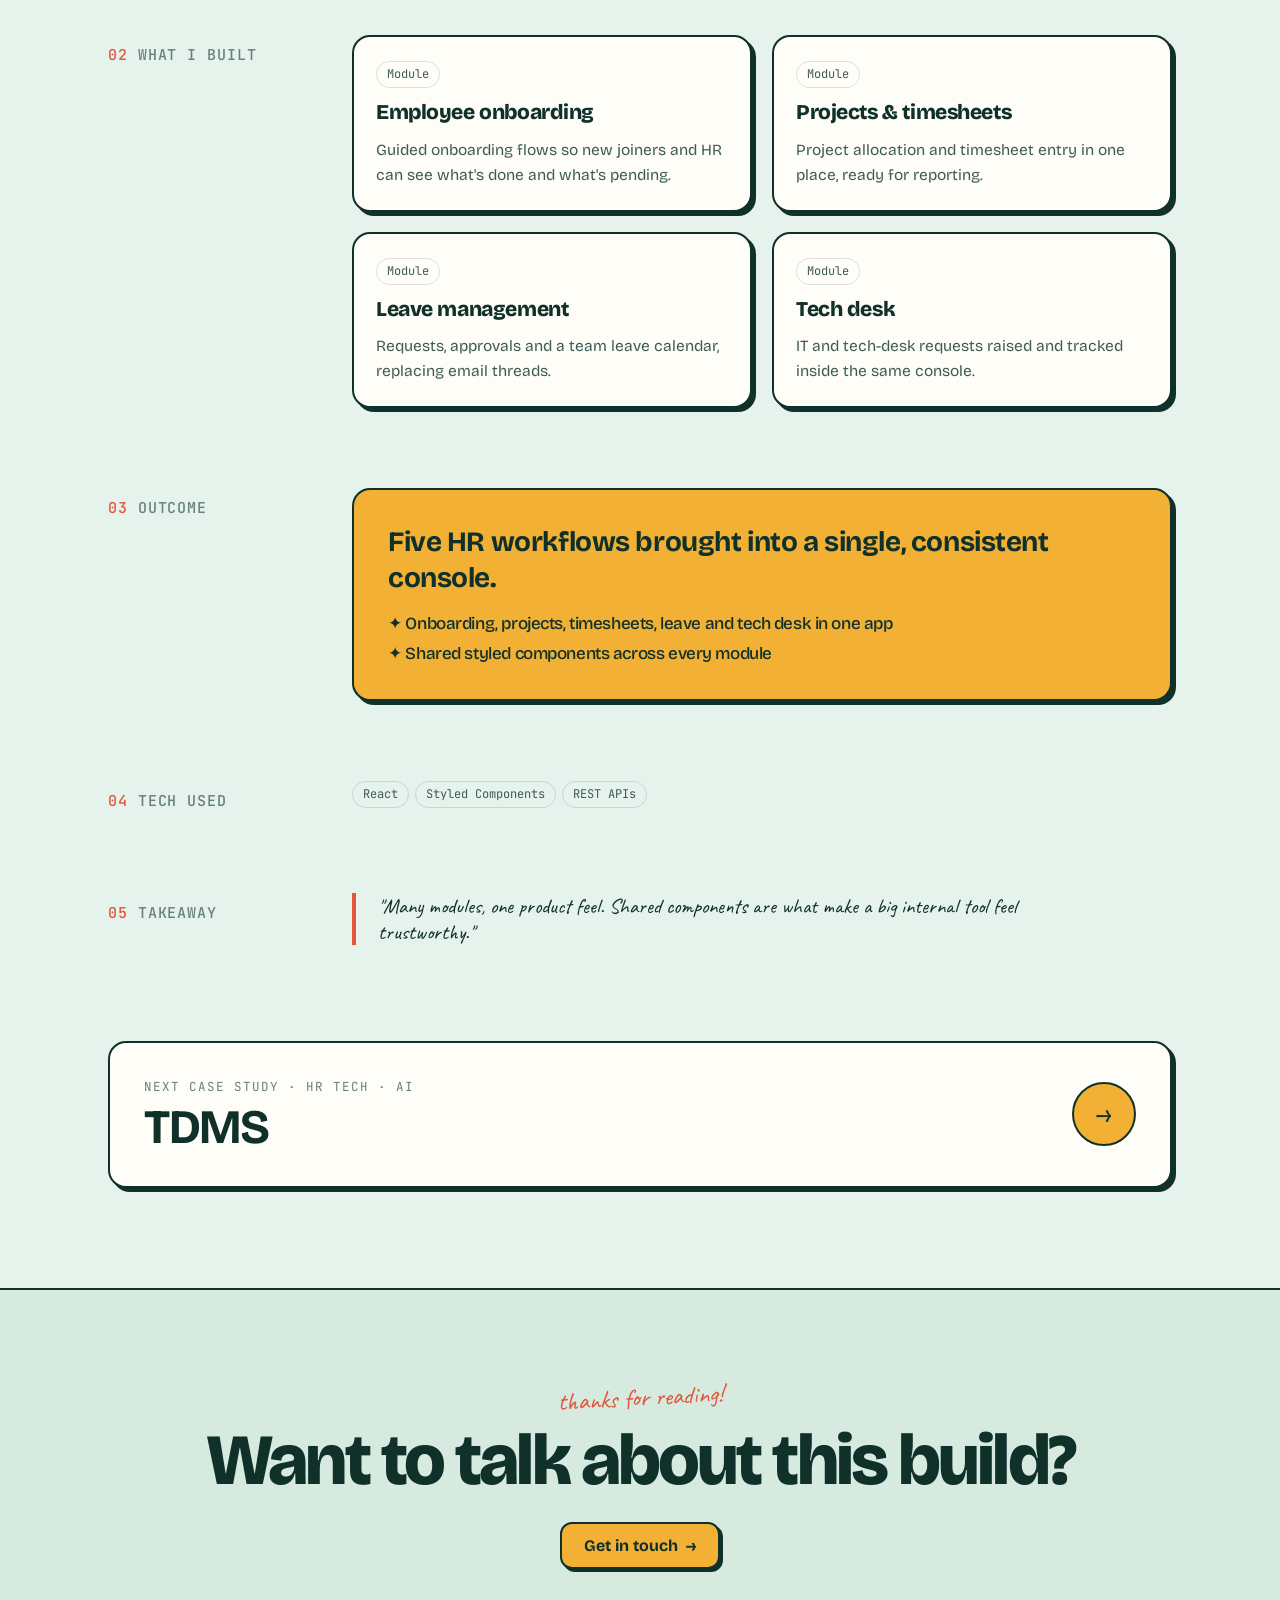
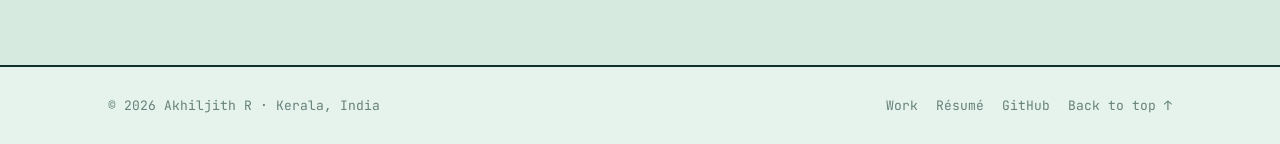
==== commit e08e48df: "Remove metric placeholders from case study outcomes Co-Authored-By: Claude Opus 5.5 <noreply@anthrop" ====
--- a/work/bloom-console.html
+++ b/work/bloom-console.html
@@ -111,7 +111,7 @@
             <div class="content">
               <div class="sticker outcome">
                 Five HR workflows brought into a single, consistent console.
-                <ul><li>Onboarding, projects, timesheets, leave and tech desk in one app</li><li>Shared styled components across every module</li><li>Employees on the platform: <span class="metric">[add metric: employee count]</span></li></ul>
+                <ul><li>Onboarding, projects, timesheets, leave and tech desk in one app</li><li>Shared styled components across every module</li></ul>
               </div>
             </div>
           </section>
--- a/assets/styles.css
+++ b/assets/styles.css
@@ -442,6 +442,48 @@
   }
 }
 
+/* 3D models (Blender → glTF, shown with <model-viewer>) */
+model-viewer {
+  --poster-color: transparent;
+  --progress-bar-color: transparent;
+  display: block;
+  background: transparent;
+}
+.hero-art model-viewer {
+  width: 100%;
+  height: auto;
+  aspect-ratio: 1 / 0.92;
+  background: var(--bg-2);
+  border: 2px solid var(--ink);
+  border-radius: 28px;
+  box-shadow: 6px 6px 0 var(--shadow);
+  overflow: hidden;
+  cursor: grab;
+}
+.hero-art model-viewer:active {
+  cursor: grabbing;
+}
+.mv-poster {
+  width: 100%;
+  height: 100%;
+}
+.icon3d {
+  width: 84px;
+  height: 84px;
+  margin: -10px 0 8px -10px;
+}
+.icon3d .mv-poster svg {
+  width: 64px;
+  height: 64px;
+  margin: 10px 0 0 10px;
+}
+.badge3d {
+  width: 140px;
+  height: 140px;
+  margin-top: 4px;
+  cursor: grab;
+}
+
 /* Day / night layers in illustrations */
 .day {
   opacity: var(--day);
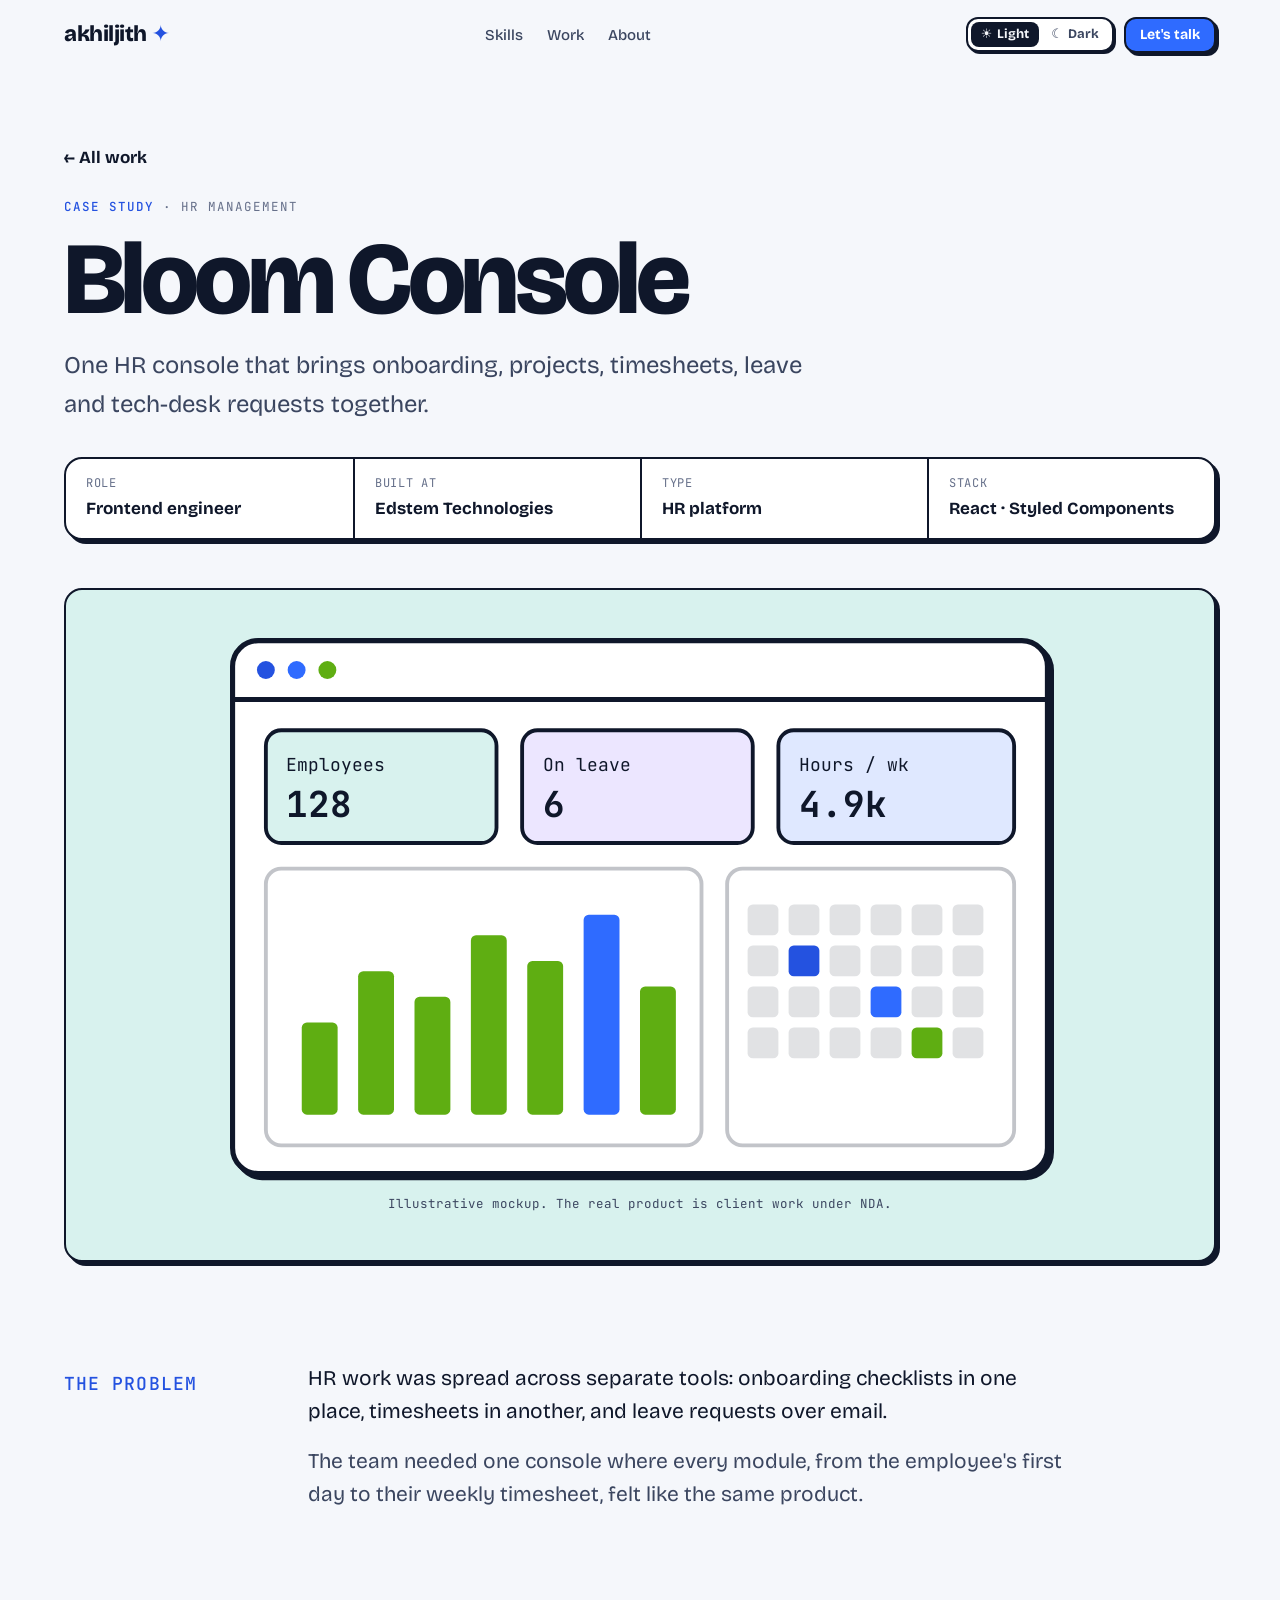
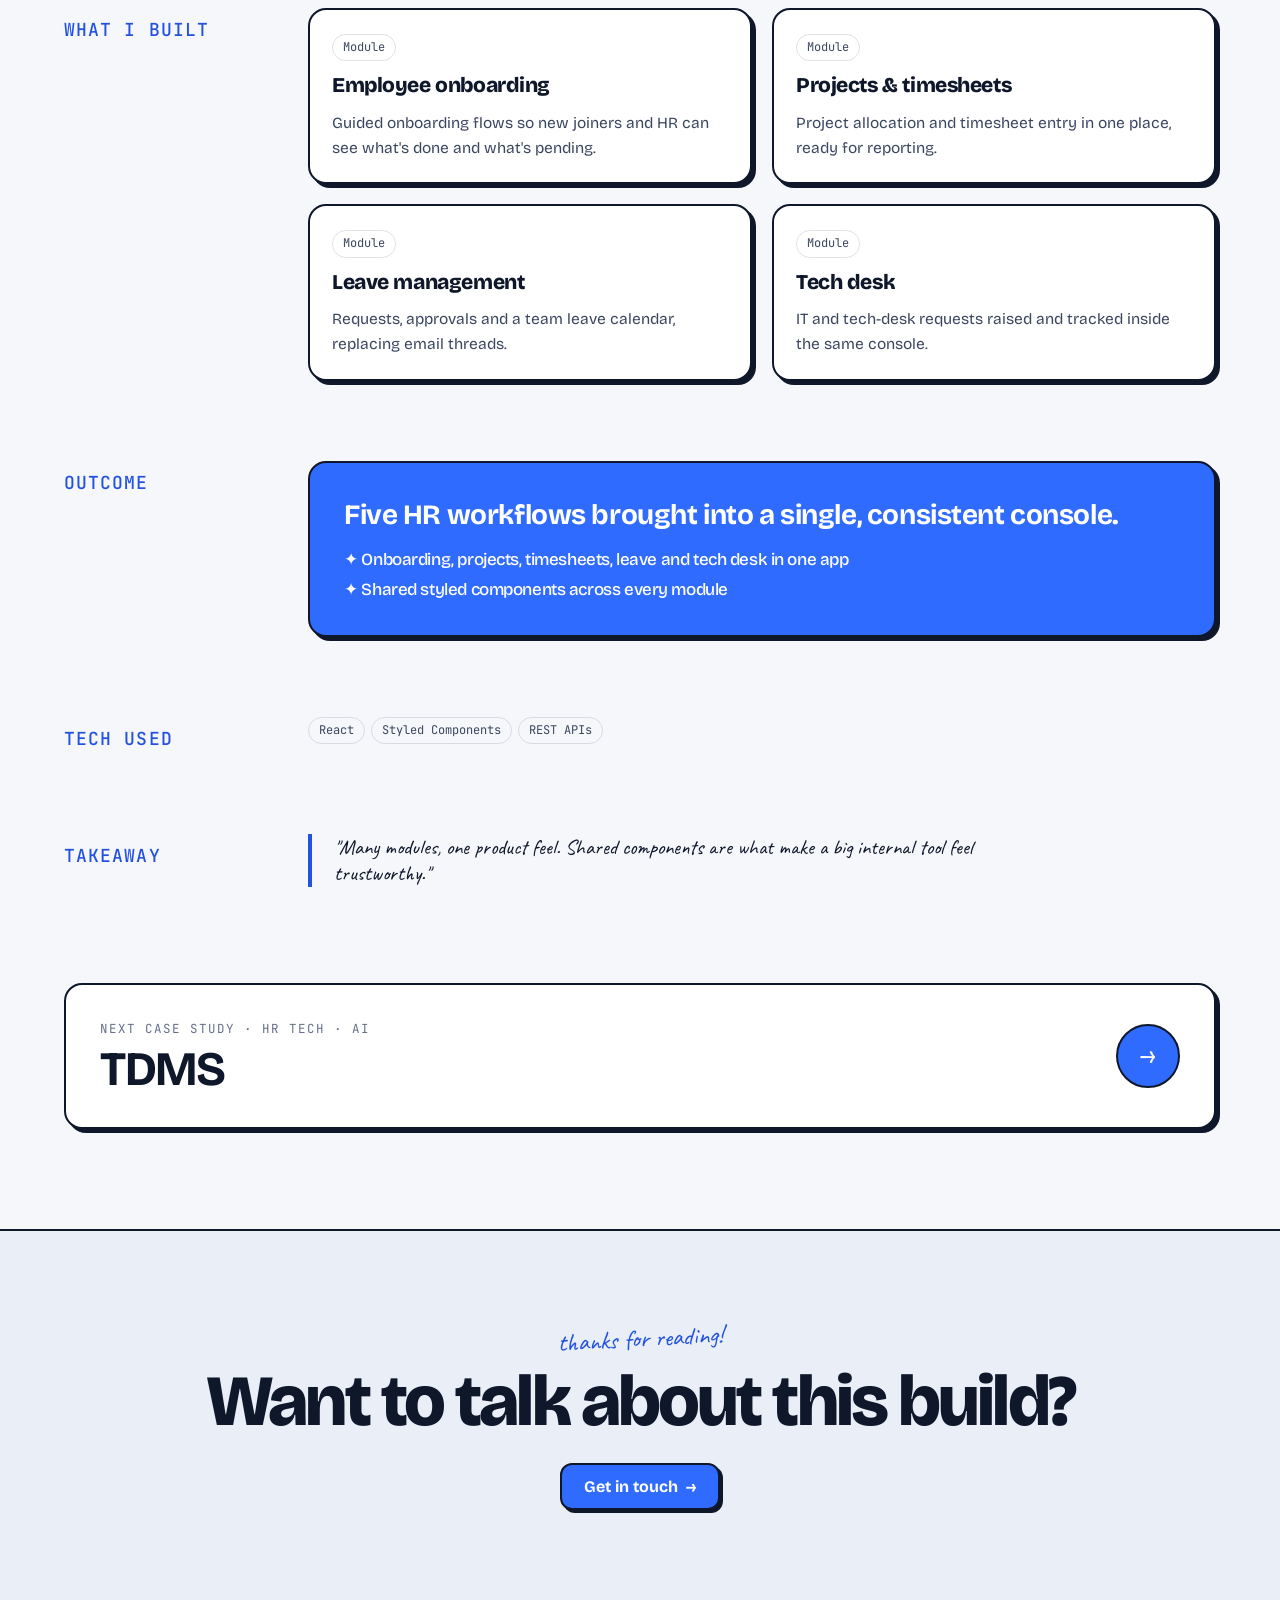
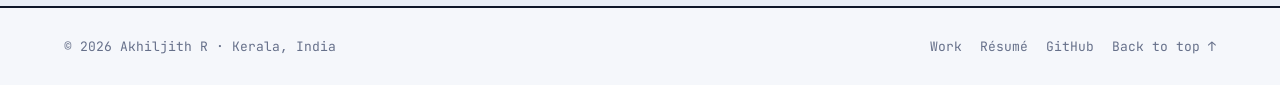
==== commit c8e68ca4: "Blue/white palette, wider layout, hand-scrollable banner, résumé in new tab - Swap mint/yellow palet" ====
--- a/work/bloom-console.html
+++ b/work/bloom-console.html
@@ -7,7 +7,7 @@
     <meta name="description" content="One HR console that brings onboarding, projects, timesheets, leave and tech-desk requests together." />
     <link
       rel="icon"
-      href="data:image/svg+xml,%3Csvg xmlns='http://www.w3.org/2000/svg' viewBox='0 0 64 64'%3E%3Crect x='3' y='3' width='58' height='58' rx='14' fill='%23f2b134' stroke='%2310302a' stroke-width='5'/%3E%3Ctext x='50%25' y='70%25' text-anchor='middle' font-family='Arial' font-weight='900' font-size='36' fill='%2310302a'%3EA%3C/text%3E%3C/svg%3E"
+      href="data:image/svg+xml,%3Csvg xmlns='http://www.w3.org/2000/svg' viewBox='0 0 64 64'%3E%3Crect x='3' y='3' width='58' height='58' rx='14' fill='%232f6bff' stroke='%230f172a' stroke-width='5'/%3E%3Ctext x='50%25' y='70%25' text-anchor='middle' font-family='Arial' font-weight='900' font-size='36' fill='%23ffffff'%3EA%3C/text%3E%3C/svg%3E"
     />
     <script>
       document.documentElement.classList.add("js");
@@ -71,9 +71,9 @@
                   <rect x="14" y="36" width="90" height="44" rx="6" fill="var(--tint-4)" stroke="var(--ink)" stroke-width="1.5" />
                   <rect x="114" y="36" width="90" height="44" rx="6" fill="var(--tint-3)" stroke="var(--ink)" stroke-width="1.5" />
                   <rect x="214" y="36" width="92" height="44" rx="6" fill="var(--tint-1)" stroke="var(--ink)" stroke-width="1.5" />
-                  <text x="22" y="52" font-size="7" fill="#10302a">Employees</text><text x="22" y="70" font-size="14" font-weight="700" fill="#10302a">128</text>
-                  <text x="122" y="52" font-size="7" fill="#10302a">On leave</text><text x="122" y="70" font-size="14" font-weight="700" fill="#10302a">6</text>
-                  <text x="222" y="52" font-size="7" fill="#10302a">Hours / wk</text><text x="222" y="70" font-size="14" font-weight="700" fill="#10302a">4.9k</text>
+                  <text x="22" y="52" font-size="7" fill="#0f172a">Employees</text><text x="22" y="70" font-size="14" font-weight="700" fill="#0f172a">128</text>
+                  <text x="122" y="52" font-size="7" fill="#0f172a">On leave</text><text x="122" y="70" font-size="14" font-weight="700" fill="#0f172a">6</text>
+                  <text x="222" y="52" font-size="7" fill="#0f172a">Hours / wk</text><text x="222" y="70" font-size="14" font-weight="700" fill="#0f172a">4.9k</text>
                   <rect x="14" y="90" width="170" height="108" rx="6" fill="none" stroke="var(--ink)" stroke-opacity=".25" stroke-width="1.5" />
                   <g fill="var(--leaf)"><rect x="28" y="150" width="14" height="36" rx="2" /><rect x="50" y="130" width="14" height="56" rx="2" /><rect x="72" y="140" width="14" height="46" rx="2" /><rect x="94" y="116" width="14" height="70" rx="2" /><rect x="116" y="126" width="14" height="60" rx="2" /><rect x="138" y="108" width="14" height="78" rx="2" fill="var(--acc)" /><rect x="160" y="136" width="14" height="50" rx="2" /></g>
                   <rect x="194" y="90" width="112" height="108" rx="6" fill="none" stroke="var(--ink)" stroke-opacity=".25" stroke-width="1.5" />
@@ -94,12 +94,12 @@
       <div class="cs-body">
         <div class="wrap">
           <section class="cs-sec reveal">
-            <h2><b>01</b> The problem</h2>
+            <h2>The problem</h2>
             <div class="content"><p>HR work was spread across separate tools: onboarding checklists in one place, timesheets in another, and leave requests over email.</p><p>The team needed one console where every module, from the employee's first day to their weekly timesheet, felt like the same product.</p></div>
           </section>
 
           <section class="cs-sec reveal">
-            <h2><b>02</b> What I built</h2>
+            <h2>What I built</h2>
             <div class="content">
               <div class="built"><article class="sticker lift"><span class="tag">Module</span><h3>Employee onboarding</h3><p>Guided onboarding flows so new joiners and HR can see what's done and what's pending.</p></article><article class="sticker lift"><span class="tag">Module</span><h3>Projects &amp; timesheets</h3><p>Project allocation and timesheet entry in one place, ready for reporting.</p></article><article class="sticker lift"><span class="tag">Module</span><h3>Leave management</h3><p>Requests, approvals and a team leave calendar, replacing email threads.</p></article><article class="sticker lift"><span class="tag">Module</span><h3>Tech desk</h3><p>IT and tech-desk requests raised and tracked inside the same console.</p></article></div>
               
@@ -107,7 +107,7 @@
           </section>
 
           <section class="cs-sec reveal">
-            <h2><b>03</b> Outcome</h2>
+            <h2>Outcome</h2>
             <div class="content">
               <div class="sticker outcome">
                 Five HR workflows brought into a single, consistent console.
@@ -117,12 +117,12 @@
           </section>
 
           <section class="cs-sec reveal">
-            <h2><b>04</b> Tech used</h2>
+            <h2>Tech used</h2>
             <div class="content"><div class="tags"><span class="tag">React</span><span class="tag">Styled Components</span><span class="tag">REST APIs</span></div></div>
           </section>
 
           <section class="cs-sec reveal">
-            <h2><b>05</b> Takeaway</h2>
+            <h2>Takeaway</h2>
             <div class="content"><p class="takeaway">"Many modules, one product feel. Shared components are what make a big internal tool feel trustworthy."</p></div>
           </section>
 
@@ -145,7 +145,7 @@
         <span>© 2026 Akhiljith R · Kerala, India</span>
         <nav aria-label="Footer">
           <a href="../index.html#work">Work</a>
-          <a href="../Akhiljith_R_Resume.pdf" download>Résumé</a>
+          <a href="../Akhiljith_R_Resume.pdf" target="_blank" rel="noopener">Résumé</a>
           <a href="https://github.com/Akhiljith1111" target="_blank" rel="noopener">GitHub</a>
           <a href="#main">Back to top ↑</a>
         </nav>
--- a/assets/styles.css
+++ b/assets/styles.css
@@ -1,75 +1,77 @@
 /* ── Tokens ── */
 :root {
-  --bg: #e6f2ec;
-  --bg-2: #d6eadf;
-  --card: #fffdf7;
-  --ink: #10302a;
-  --ink-2: #3d5c55;
-  --ink-3: #66827a;
-  --soft: rgba(16, 48, 42, 0.14);
-  --acc: #f2b134;
-  --on-acc: #10302a;
-  --coral: #e0573b;
-  --leaf: #2f7d5d;
-  --shadow: #10302a;
-  --screen: #fffdf7;
-  --code: #10302a;
+  --bg: #f5f7fb;
+  --bg-2: #e9eef7;
+  --card: #ffffff;
+  --ink: #0f172a;
+  --ink-2: #3b4660;
+  --ink-3: #66708a;
+  --soft: rgba(15, 23, 42, 0.12);
+  --acc: #2f6bff;
+  --on-acc: #ffffff;
+  --hl: #b6f23a;
+  --on-hl: #0f172a;
+  --coral: #2452e0;
+  --leaf: #5fae12;
+  --shadow: #0f172a;
+  --screen: #ffffff;
+  --code: #0f172a;
   --skin: #c98a5e;
   --shirt: #f3ead6;
-  --tint-1: #ffd9cf;
-  --tint-2: #cfe3ff;
-  --tint-3: #fbe7b0;
-  --tint-4: #d5f0de;
+  --tint-1: #dfe8ff;
+  --tint-2: #e8f8cc;
+  --tint-3: #ece6ff;
+  --tint-4: #d8f2ee;
   --day: 1;
   --night: 0;
 
   --sans: "Bricolage Grotesque", system-ui, -apple-system, sans-serif;
   --hand: "Caveat", cursive;
   --mono: "JetBrains Mono", ui-monospace, monospace;
-  --gutter: clamp(16px, 4vw, 48px);
-  --max: 1160px;
+  --gutter: clamp(16px, 5vw, 96px);
+  --max: 1600px;
   color-scheme: light;
 }
 @media (prefers-color-scheme: dark) {
   :root:not([data-theme="light"]) {
-    --bg: #0e1916;
-    --bg-2: #13211d;
-    --card: #16251f;
-    --ink: #e6f2ec;
-    --ink-2: #a3bbb3;
-    --ink-3: #6f8a82;
-    --soft: rgba(230, 242, 236, 0.14);
-    --coral: #ff7a5c;
-    --leaf: #4fbf8b;
-    --shadow: #f2b134;
-    --screen: #0a1310;
-    --code: #c6ff3d;
-    --tint-1: #3a2620;
-    --tint-2: #1d2c44;
-    --tint-3: #3a3016;
-    --tint-4: #173326;
+    --bg: #0b1020;
+    --bg-2: #10172b;
+    --card: #141c33;
+    --ink: #e8edf7;
+    --ink-2: #a9b4cc;
+    --ink-3: #74809c;
+    --soft: rgba(232, 237, 247, 0.14);
+    --coral: #8fb0ff;
+    --leaf: #b6f23a;
+    --shadow: #2f6bff;
+    --screen: #070b16;
+    --code: #b6f23a;
+    --tint-1: #1a2550;
+    --tint-2: #23331a;
+    --tint-3: #241d45;
+    --tint-4: #12302d;
     --day: 0;
     --night: 1;
     color-scheme: dark;
   }
 }
 :root[data-theme="dark"] {
-  --bg: #0e1916;
-  --bg-2: #13211d;
-  --card: #16251f;
-  --ink: #e6f2ec;
-  --ink-2: #a3bbb3;
-  --ink-3: #6f8a82;
-  --soft: rgba(230, 242, 236, 0.14);
-  --coral: #ff7a5c;
-  --leaf: #4fbf8b;
-  --shadow: #f2b134;
-  --screen: #0a1310;
-  --code: #c6ff3d;
-  --tint-1: #3a2620;
-  --tint-2: #1d2c44;
-  --tint-3: #3a3016;
-  --tint-4: #173326;
+  --bg: #0b1020;
+  --bg-2: #10172b;
+  --card: #141c33;
+  --ink: #e8edf7;
+  --ink-2: #a9b4cc;
+  --ink-3: #74809c;
+  --soft: rgba(232, 237, 247, 0.14);
+  --coral: #8fb0ff;
+  --leaf: #b6f23a;
+  --shadow: #2f6bff;
+  --screen: #070b16;
+  --code: #b6f23a;
+  --tint-1: #1a2550;
+  --tint-2: #23331a;
+  --tint-3: #241d45;
+  --tint-4: #12302d;
   --day: 0;
   --night: 1;
   color-scheme: dark;
@@ -152,8 +154,8 @@
   font-weight: 500;
 }
 mark {
-  background: var(--acc);
-  color: var(--on-acc);
+  background: var(--hl);
+  color: var(--on-hl);
   padding: 0 0.12em;
   border-radius: 0.12em;
   box-decoration-break: clone;
@@ -352,6 +354,11 @@
   max-width: 720px;
   margin-bottom: clamp(36px, 5vw, 56px);
 }
+.sec-head > .kicker {
+  font-size: 16px;
+  font-weight: 500;
+  color: var(--coral);
+}
 .sec-head h2 {
   font-size: clamp(36px, 5vw, 60px);
   line-height: 1.02;
@@ -383,8 +390,8 @@
   display: inline-flex;
   align-items: center;
   gap: 10px;
-  font: 500 13px var(--mono);
-  padding: 6px 14px 6px 10px;
+  font: 500 15px var(--mono);
+  padding: 7px 16px 7px 12px;
   border: 2px solid var(--ink);
   border-radius: 999px;
   background: var(--card);
@@ -406,7 +413,7 @@
   }
 }
 .hero .hand {
-  font-size: 30px;
+  font-size: clamp(32px, 3.2vw, 42px);
   margin: 22px 0 6px;
 }
 .hero h1 {
@@ -416,10 +423,10 @@
   font-weight: 800;
 }
 .hero-lede {
-  font-size: clamp(18px, 1.7vw, 21px);
+  font-size: clamp(19px, 1.9vw, 24px);
   color: var(--ink-2);
   margin-top: 22px;
-  max-width: 540px;
+  max-width: 600px;
 }
 .hero-cta {
   display: flex;
@@ -497,22 +504,31 @@
 /* ── Trust strip ── */
 .trust {
   border-block: 2px solid var(--ink);
-  background: var(--acc);
-  color: var(--on-acc);
+  background: var(--hl);
+  color: var(--on-hl);
   overflow: hidden;
 }
 .trust-line {
-  padding: 18px var(--gutter);
-  text-align: center;
+  border-bottom: 2px solid var(--ink);
+}
+.trust-line p {
   font-weight: 500;
-  font-size: 16px;
-  border-bottom: 2px solid var(--ink);
+  font-size: clamp(16px, 1.4vw, 19px);
+  white-space: nowrap;
+  padding-right: 48px;
+}
+.trust-line p::after {
+  content: "✦";
+  font-size: 0.8em;
+  margin-left: 48px;
 }
 .trust-line b {
   font-weight: 800;
 }
 .marquee {
   padding: 14px 0;
+  touch-action: pan-y;
+  user-select: none;
   -webkit-mask-image: linear-gradient(90deg, transparent, #000 8%, #000 92%, transparent);
   mask-image: linear-gradient(90deg, transparent, #000 8%, #000 92%, transparent);
 }
@@ -520,6 +536,10 @@
   display: flex;
   width: max-content;
   animation: scroll 45s linear infinite;
+}
+.marquee-track.reverse {
+  animation-duration: 60s;
+  animation-direction: reverse;
 }
 .marquee:hover .marquee-track {
   animation-play-state: paused;
@@ -947,12 +967,12 @@
   margin-bottom: clamp(48px, 7vw, 80px);
 }
 .cs-sec > h2 {
-  font-size: 15px;
+  font-size: 18px;
   font-family: var(--mono);
   font-weight: 500;
   letter-spacing: 0.06em;
   text-transform: uppercase;
-  color: var(--ink-3);
+  color: var(--coral);
   padding-top: 8px;
 }
 .cs-sec > h2 b {
